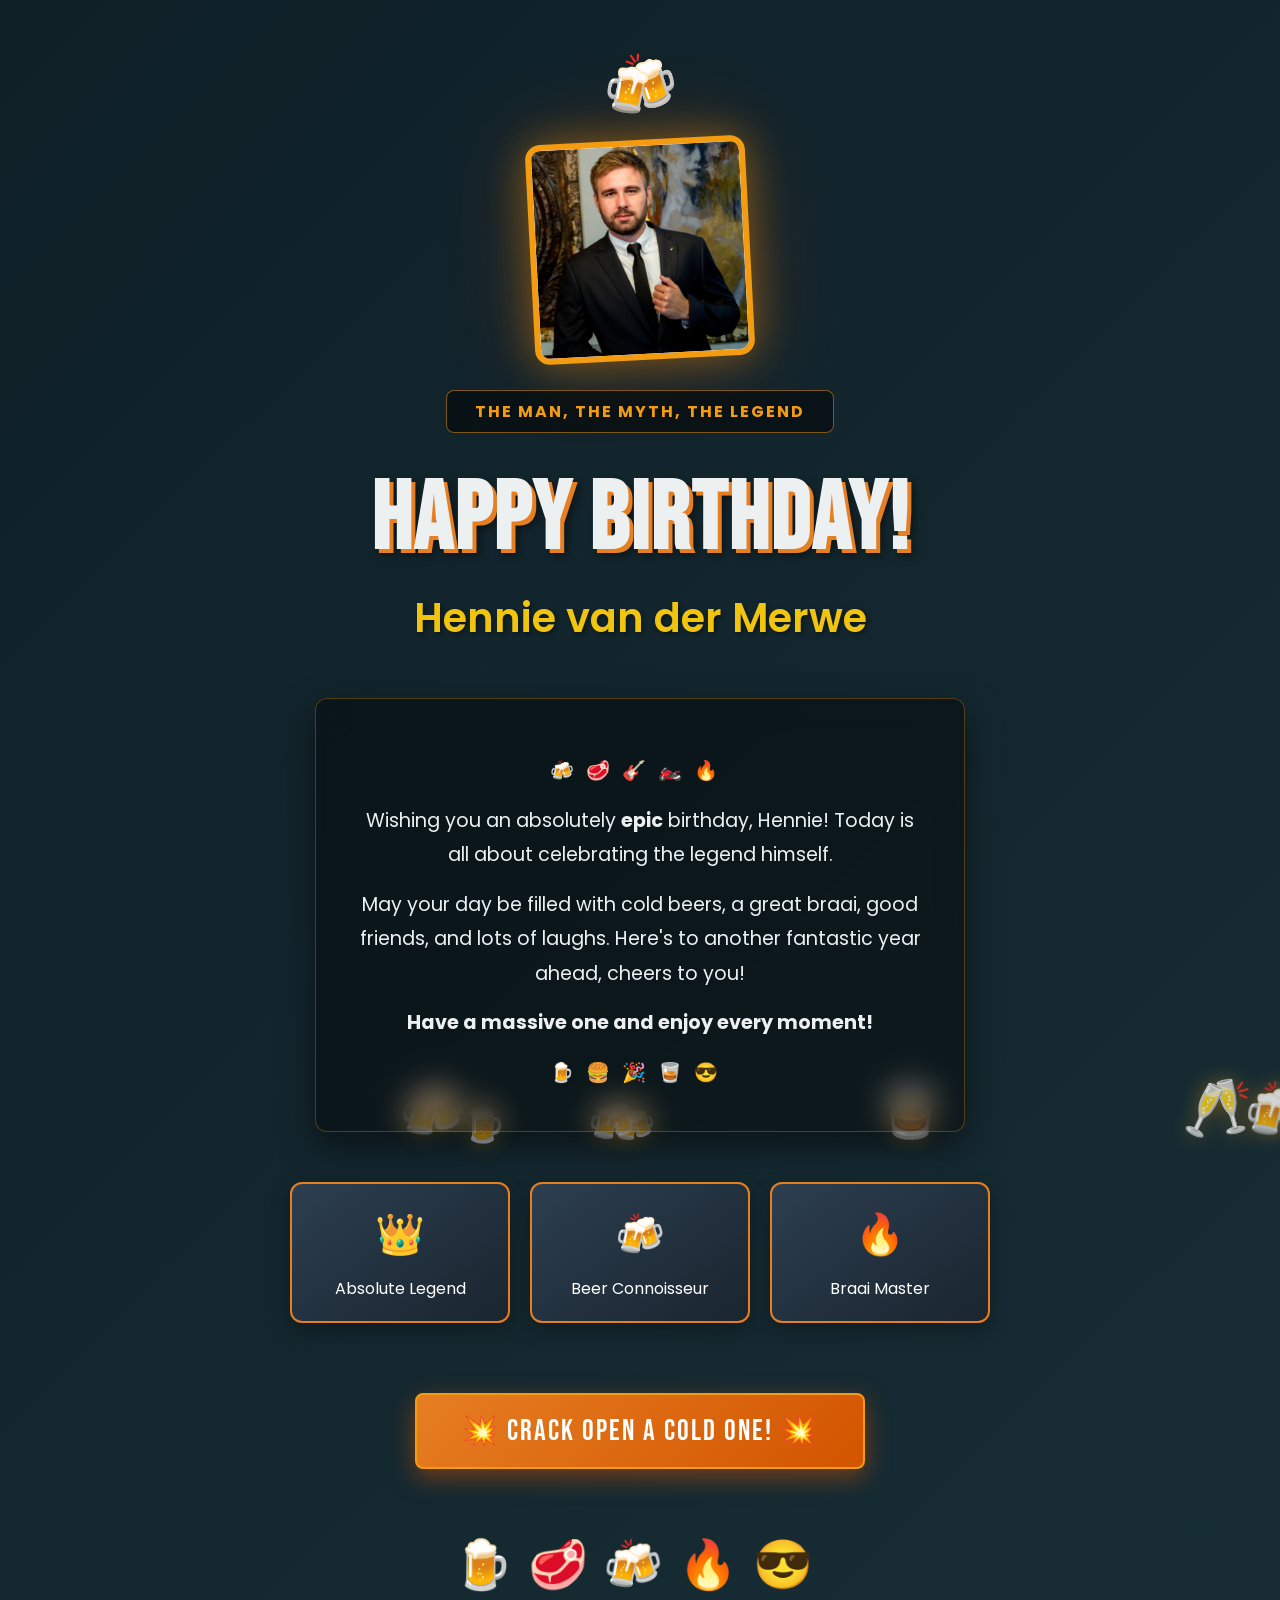
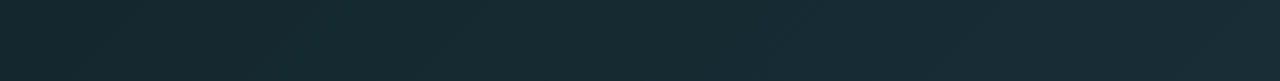
==== Hennie/index.html @ c6c700fb "Add Hennie Birthday" ====
<!DOCTYPE html>
<html lang="en">
<head>
    <meta charset="UTF-8">
    <meta name="viewport" content="width=device-width, initial-scale=1.0">
    <title>Happy Birthday Hennie!</title>
    <style>
        @import url('https://fonts.googleapis.com/css2?family=Bebas+Neue&family=Poppins:wght@400;600;700&display=swap');

        * { margin: 0; padding: 0; box-sizing: border-box; }

        body {
            font-family: 'Poppins', sans-serif;
            background: linear-gradient(135deg, #0f2027, #203a43, #2c5364);
            background-size: 400% 400%;
            animation: gradientShift 8s ease infinite;
            min-height: 100vh;
            overflow-x: hidden;
            position: relative;
            color: #fff;
        }

        @keyframes gradientShift {
            0% { background-position: 0% 50%; }
            50% { background-position: 100% 50%; }
            100% { background-position: 0% 50%; }
        }

        /* Beer Animation */
        .beer-container {
            position: fixed;
            bottom: -150px;
            width: 100%;
            height: 100%;
            pointer-events: none;
            z-index: 0;
        }

        .beer {
            position: absolute;
            bottom: -100px;
            font-size: 40px;
            animation: floatUp ease-in infinite;
            opacity: 0.8;
            filter: drop-shadow(0 0 10px rgba(243, 156, 18, 0.5));
        }

        @keyframes floatUp {
            0% { transform: translateY(0) rotate(-15deg); opacity: 0; }
            10% { opacity: 0.9; }
            90% { opacity: 0.9; }
            100% { transform: translateY(-120vh) rotate(15deg); opacity: 0; }
        }

        .main-content {
            position: relative;
            z-index: 10;
            display: flex;
            flex-direction: column;
            align-items: center;
            padding: 40px 20px;
            min-height: 100vh;
        }

        .cheers {
            font-size: 60px;
            animation: clink 1s ease infinite alternate;
            margin-bottom: -10px;
        }

        @keyframes clink {
            0% { transform: scale(1) rotate(-10deg); }
            100% { transform: scale(1.1) rotate(10deg); }
        }

        .photo-frame {
            width: 220px;
            height: 220px;
            border-radius: 15px;
            border: 6px solid #f39c12;
            box-shadow: 0 0 40px rgba(243, 156, 18, 0.4), 0 0 80px rgba(211, 84, 0, 0.3);
            overflow: hidden;
            margin: 20px 0;
            animation: photoGlow 2s ease-in-out infinite alternate;
            background: #fff;
            transform: rotate(-3deg);
            transition: transform 0.3s ease;
        }
        
        .photo-frame:hover {
            transform: rotate(0deg) scale(1.05);
        }

        .photo-frame img {
            width: 100%;
            height: 100%;
            object-fit: cover;
            object-position: center top;
        }

        @keyframes photoGlow {
            0% { box-shadow: 0 0 30px rgba(243, 156, 18, 0.4); }
            100% { box-shadow: 0 0 60px rgba(243, 156, 18, 0.8), 0 0 90px rgba(211, 84, 0, 0.6); }
        }

        .name-tag {
            background: rgba(0, 0, 0, 0.5);
            backdrop-filter: blur(10px);
            border: 1px solid rgba(243, 156, 18, 0.5);
            border-radius: 8px;
            padding: 8px 28px;
            margin: 10px 0;
            color: #f39c12;
            font-size: 16px;
            font-weight: 700;
            letter-spacing: 2px;
            text-transform: uppercase;
        }

        h1 {
            font-family: 'Bebas Neue', sans-serif;
            font-size: clamp(3rem, 10vw, 6rem);
            color: #ecf0f1;
            text-shadow: 4px 4px 0px #e67e22, 6px 6px 10px rgba(0,0,0,0.5);
            margin: 20px 0 10px;
            text-align: center;
            letter-spacing: 2px;
            animation: titlePop 0.6s ease-out;
        }

        @keyframes titlePop {
            0% { transform: scale(0) translateY(-50px); opacity: 0; }
            60% { transform: scale(1.05) translateY(10px); }
            100% { transform: scale(1) translateY(0); opacity: 1; }
        }

        h2 {
            font-family: 'Poppins', sans-serif;
            font-size: clamp(1.5rem, 4vw, 2.5rem);
            color: #f1c40f;
            text-shadow: 2px 2px 4px rgba(0,0,0,0.4);
            margin-bottom: 30px;
            text-align: center;
            font-weight: 600;
        }

        .message-card {
            background: rgba(0, 0, 0, 0.4);
            backdrop-filter: blur(15px);
            border: 1px solid rgba(243, 156, 18, 0.3);
            border-radius: 12px;
            padding: 40px;
            max-width: 650px;
            width: 90%;
            margin: 20px 0;
            text-align: center;
            box-shadow: 0 15px 35px rgba(0,0,0,0.5);
            animation: cardSlide 0.8s ease-out 0.3s both;
        }

        @keyframes cardSlide {
            0% { transform: translateY(50px); opacity: 0; }
            100% { transform: translateY(0); opacity: 1; }
        }

        .message-card p {
            color: #ecf0f1;
            font-size: 1.2rem;
            line-height: 1.8;
            margin-bottom: 15px;
        }

        .message-card p:last-child {
            margin-bottom: 0;
        }

        .emoji-row {
            font-size: 2.5rem;
            margin: 15px 0;
            letter-spacing: 12px;
        }

        .sparkle-text {
            color: #f39c12;
            font-weight: 700;
            font-size: 1.4rem;
        }

        .fun-facts {
            display: flex;
            gap: 20px;
            flex-wrap: wrap;
            justify-content: center;
            margin: 30px 0;
            max-width: 700px;
            width: 90%;
        }

        .fact-bubble {
            background: linear-gradient(145deg, #2c3e50, #1a252f);
            border: 2px solid #e67e22;
            border-radius: 12px;
            padding: 20px 25px;
            color: #fff;
            font-size: 1rem;
            flex: 1;
            min-width: 180px;
            text-align: center;
            transition: all 0.3s ease;
            box-shadow: 0 8px 20px rgba(0,0,0,0.3);
            animation: bubblePop 0.5s ease-out both;
        }

        .fact-bubble:nth-child(1) { animation-delay: 0.5s; }
        .fact-bubble:nth-child(2) { animation-delay: 0.7s; }
        .fact-bubble:nth-child(3) { animation-delay: 0.9s; }

        .fact-bubble:hover {
            transform: translateY(-10px);
            box-shadow: 0 15px 30px rgba(230, 126, 34, 0.4);
            border-color: #f1c40f;
        }

        .fact-bubble .fact-icon {
            font-size: 2.5rem;
            display: block;
            margin-bottom: 12px;
        }

        @keyframes bubblePop {
            0% { transform: scale(0); opacity: 0; }
            60% { transform: scale(1.1); }
            100% { transform: scale(1); opacity: 1; }
        }

        .wish-button {
            background: linear-gradient(135deg, #e67e22, #d35400);
            border: 2px solid #f39c12;
            border-radius: 8px;
            padding: 18px 45px;
            font-family: 'Bebas Neue', sans-serif;
            font-size: 1.8rem;
            letter-spacing: 2px;
            color: #fff;
            cursor: pointer;
            margin: 40px 0;
            box-shadow: 0 8px 25px rgba(211, 84, 0, 0.5);
            transition: all 0.3s;
            animation: pulse 2s ease-in-out infinite;
            text-transform: uppercase;
        }

        .wish-button:hover {
            transform: scale(1.05) translateY(-5px);
            box-shadow: 0 15px 35px rgba(243, 156, 18, 0.6);
            background: linear-gradient(135deg, #f39c12, #e67e22);
        }

        @keyframes pulse {
            0%, 100% { box-shadow: 0 8px 25px rgba(211, 84, 0, 0.5); }
            50% { box-shadow: 0 8px 45px rgba(243, 156, 18, 0.8); }
        }

        .footer-emojis {
            font-size: 3rem;
            margin: 20px 0 40px;
            letter-spacing: 15px;
        }

        /* Firework Styles */
        .firework {
            position: fixed;
            pointer-events: none;
            z-index: 100;
        }

        .firework-particle {
            position: absolute;
            width: 8px;
            height: 8px;
            border-radius: 50%;
            animation: fireworkBurst 1s ease-out forwards;
        }

        @keyframes fireworkBurst {
            0% { transform: translate(0, 0) scale(1); opacity: 1; }
            100% { opacity: 0; }
        }

        @media (max-width: 480px) {
            .photo-frame { width: 160px; height: 160px; }
            .message-card { padding: 25px; }
            h1 { font-size: 3.5rem; }
            .wish-button { font-size: 1.4rem; padding: 15px 30px; }
        }
    </style>
</head>
<body>
    <div class="beer-container" id="beers"></div>

    <div class="main-content">
        <div class="cheers">🍻</div>

        <div class="photo-frame">
            <img src="Hennie van der Merwe.png" alt="Hennie van der Merwe">
        </div>

        <div class="name-tag">The Man, The Myth, The Legend</div>

        <h1>Happy Birthday!</h1>
        <h2>Hennie van der Merwe</h2>

        <div class="message-card">
            <p class="emoji-row">🍻🥩🎸🏍️🔥</p>
            <p>
                Wishing you an absolutely <strong>epic</strong> birthday, Hennie!
                Today is all about celebrating the legend himself.
            </p>
            <p>
                May your day be filled with cold beers, a great braai, good friends, and lots of laughs. 
                Here's to another fantastic year ahead, cheers to you!
            </p>
            <p class="sparkle-text">
                Have a massive one and enjoy every moment!
            </p>
            <p class="emoji-row">🍺🍔🎉🥃😎</p>
        </div>

        <div class="fun-facts">
            <div class="fact-bubble">
                <span class="fact-icon">👑</span>
                Absolute Legend
            </div>
            <div class="fact-bubble">
                <span class="fact-icon">🍻</span>
                Beer Connoisseur
            </div>
            <div class="fact-bubble">
                <span class="fact-icon">🔥</span>
                Braai Master
            </div>
        </div>

        <button class="wish-button" onclick="launchCelebration()">
            💥 Crack open a cold one! 💥
        </button>

        <div class="footer-emojis">🍺🥩🍻🔥😎</div>
    </div>

    <script>
        const beerContainer = document.getElementById('beers');
        const beerEmojis = ['🍺', '🍻', '🥃', '🍷', '🥂'];
        const fireworkColors = ['#f39c12', '#e67e22', '#d35400', '#f1c40f', '#ecf0f1', '#3498db'];

        function createBeer() {
            const beer = document.createElement('div');
            beer.className = 'beer';
            beer.innerText = beerEmojis[Math.floor(Math.random() * beerEmojis.length)];
            beer.style.left = Math.random() * 100 + '%';
            beer.style.animationDuration = (Math.random() * 5 + 5) + 's';
            beer.style.animationDelay = Math.random() * 2 + 's';
            beer.style.fontSize = (Math.random() * 30 + 30) + 'px';
            beerContainer.appendChild(beer);
            setTimeout(() => beer.remove(), 12000);
        }

        setInterval(createBeer, 600);
        
        for (let i = 0; i < 15; i++) setTimeout(createBeer, i * 300);

        function launchFirework(x, y) {
            const container = document.createElement('div');
            container.className = 'firework';
            container.style.left = x + 'px';
            container.style.top = y + 'px';
            const particleCount = 30;
            
            for (let i = 0; i < particleCount; i++) {
                const p = document.createElement('div');
                p.className = 'firework-particle';
                const angle = (i / particleCount) * 360;
                const distance = Math.random() * 100 + 50;
                const dx = Math.cos(angle * Math.PI / 180) * distance;
                const dy = Math.sin(angle * Math.PI / 180) * distance;
                p.style.backgroundColor = fireworkColors[Math.floor(Math.random() * fireworkColors.length)];
                p.style.setProperty('--dx', dx + 'px');
                p.style.setProperty('--dy', dy + 'px');
                p.style.animation = 'none';
                p.animate([
                    { transform: 'translate(0,0) scale(1)', opacity: 1 },
                    { transform: `translate(${dx}px,${dy}px) scale(0)`, opacity: 0 }
                ], { duration: 1000 + Math.random() * 500, easing: 'cubic-bezier(0.25, 1, 0.5, 1)', fill: 'forwards' });
                container.appendChild(p);
            }
            document.body.appendChild(container);
            setTimeout(() => container.remove(), 1500);
        }

        function launchCelebration() {
            // Extra beers!
            for (let i = 0; i < 30; i++) setTimeout(createBeer, i * 50);
            
            // Fireworks
            const positions = [
                [window.innerWidth * 0.2, window.innerHeight * 0.3],
                [window.innerWidth * 0.5, window.innerHeight * 0.2],
                [window.innerWidth * 0.8, window.innerHeight * 0.3],
                [window.innerWidth * 0.3, window.innerHeight * 0.5],
                [window.innerWidth * 0.7, window.innerHeight * 0.5],
                [window.innerWidth * 0.5, window.innerHeight * 0.6],
                [window.innerWidth * 0.1, window.innerHeight * 0.1],
                [window.innerWidth * 0.9, window.innerHeight * 0.1],
            ];
            
            positions.forEach(([x, y], i) => {
                setTimeout(() => launchFirework(x, y), i * 200 + Math.random() * 200);
            });
        }
    </script>
</body>
</html>
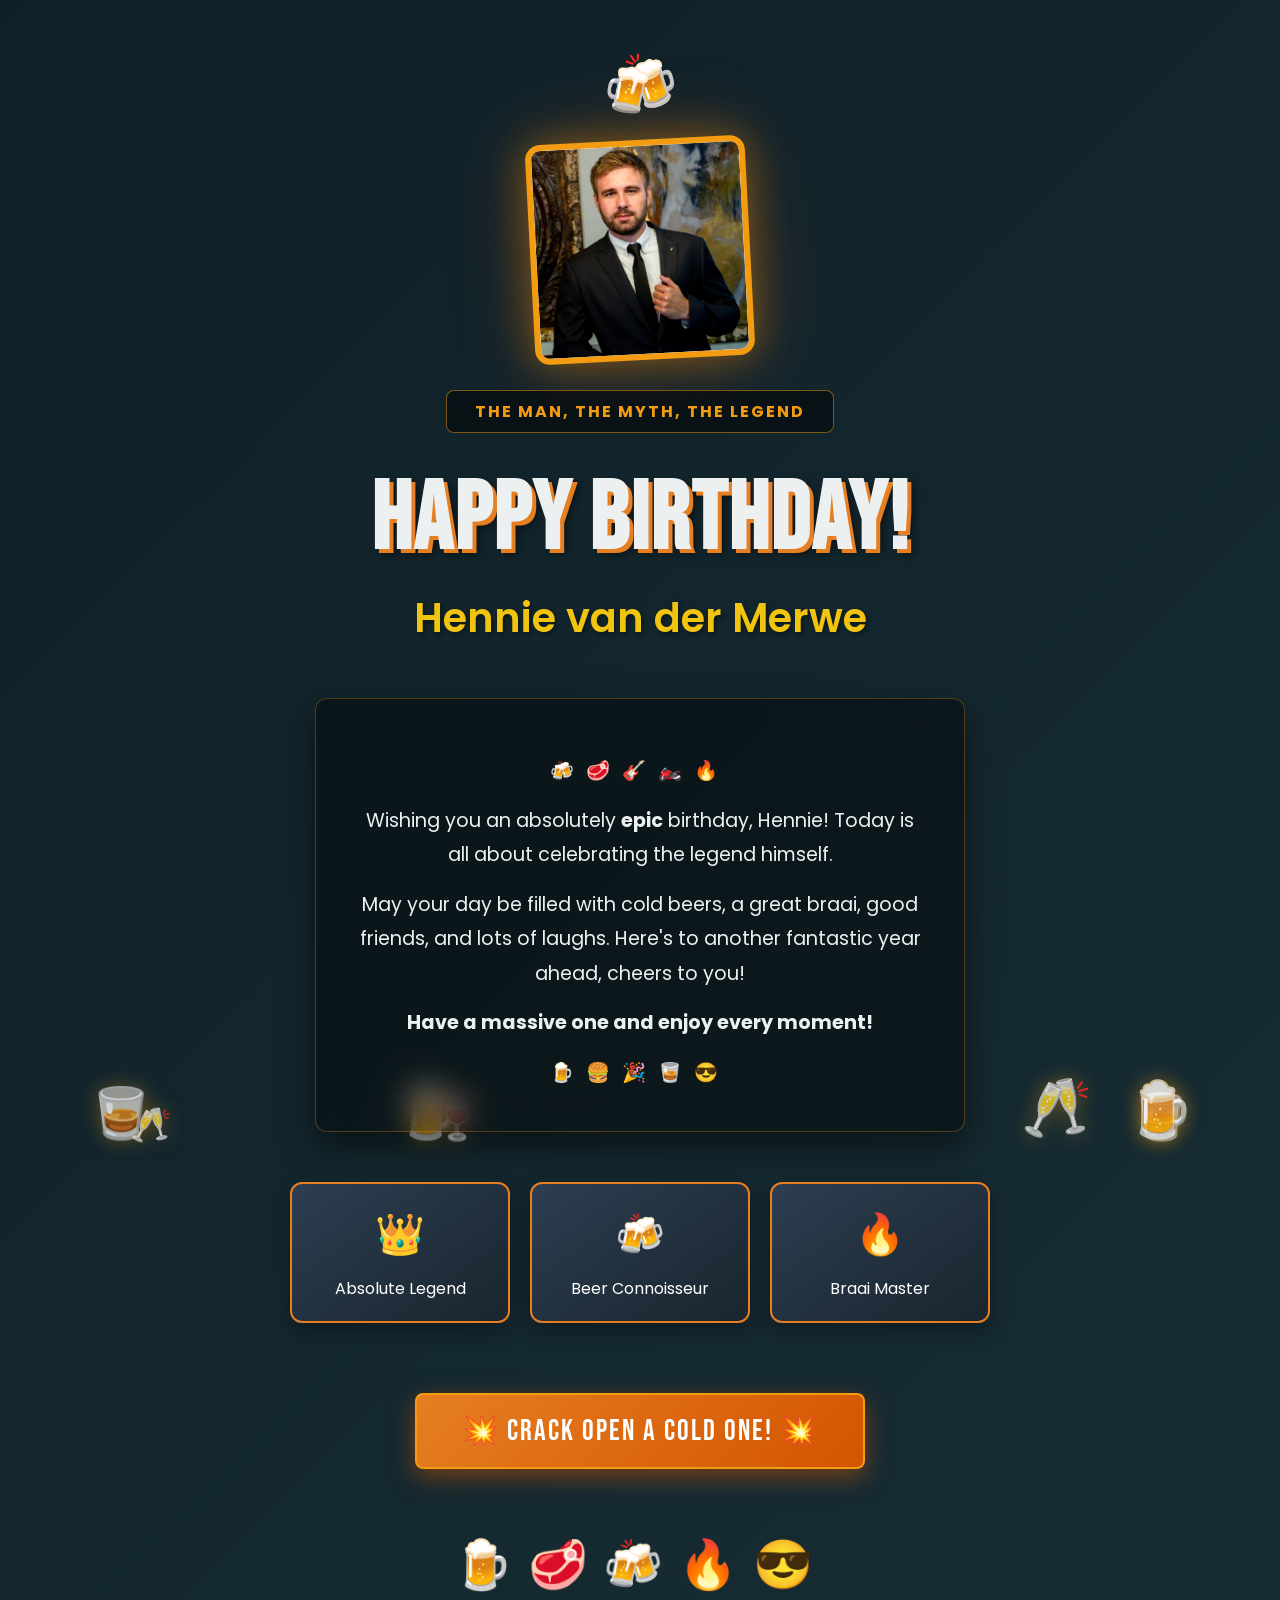
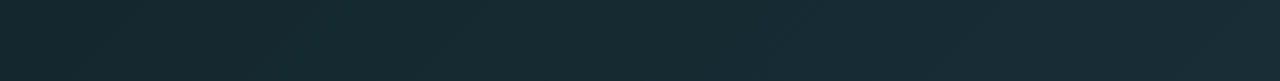
==== commit dde8fd48: "Convert index to birthday lobby landing page Transform the root index.html from an individual birthd" ====
--- a/Hennie/index.html
+++ b/Hennie/index.html
@@ -302,7 +302,7 @@
         <div class="cheers">🍻</div>
 
         <div class="photo-frame">
-            <img src="Hennie van der Merwe.png" alt="Hennie van der Merwe">
+            <img src="Hennie%20van%20der%20Merwe.png" alt="Hennie van der Merwe">
         </div>
 
         <div class="name-tag">The Man, The Myth, The Legend</div>
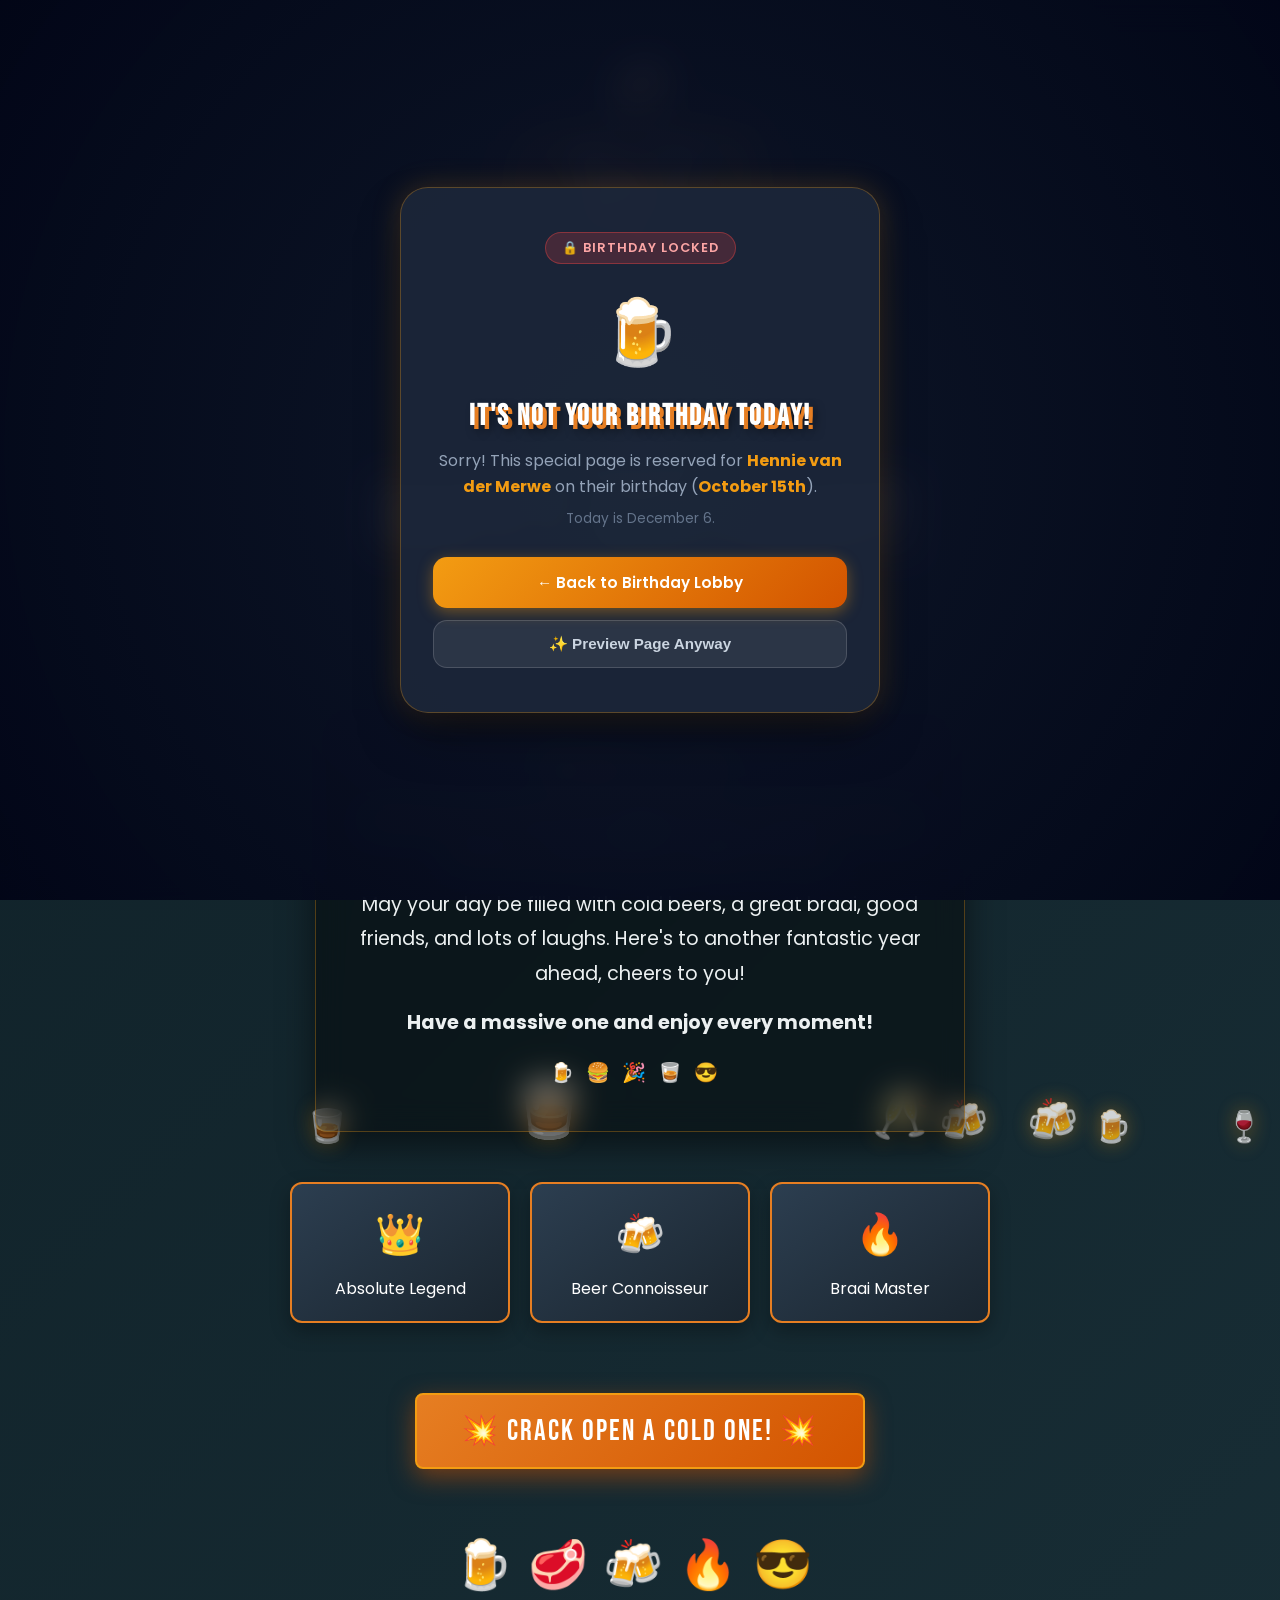
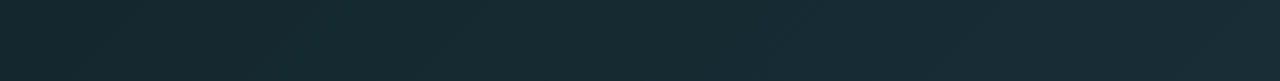
==== commit 2764962c: "Add birthday date-gate and lobby UI updates Add per-page 'date-gate' scripts and overlay styles to b" ====
--- a/Hennie/index.html
+++ b/Hennie/index.html
@@ -4,6 +4,89 @@
     <meta charset="UTF-8">
     <meta name="viewport" content="width=device-width, initial-scale=1.0">
     <title>Happy Birthday Hennie!</title>
+    <!-- Birthday Date Gate Script -->
+    <script>
+        (function() {
+            const targetMonth = 10; // October
+            const targetDay = 15;   // 15th
+            const personName = "Hennie van der Merwe";
+            const birthdayLabel = "October 15th";
+
+            const now = new Date();
+            const currentMonth = now.getMonth() + 1;
+            const currentDay = now.getDate();
+            const urlParams = new URLSearchParams(window.location.search);
+            const isPreview = urlParams.get('preview') === 'true';
+
+            const isTodayBirthday = (currentMonth === targetMonth && currentDay === targetDay);
+
+            if (!isTodayBirthday && !isPreview) {
+                document.addEventListener('DOMContentLoaded', showPoster);
+            }
+
+            function showPoster() {
+                document.body.style.overflow = 'hidden';
+                const poster = document.createElement('div');
+                poster.id = 'not-birthday-poster';
+                poster.innerHTML = `
+                    <div class="poster-card">
+                        <div class="poster-badge">🔒 Birthday Locked</div>
+                        <div class="poster-icon">🍺</div>
+                        <h1>It's Not Your Birthday Today!</h1>
+                        <p class="poster-message">
+                            Sorry! This special page is reserved for <strong>${personName}</strong> on their birthday (<strong>${birthdayLabel}</strong>).
+                        </p>
+                        <p class="poster-date-info">Today is ${now.toLocaleDateString('en-US', { month: 'long', day: 'numeric' })}.</p>
+                        <div class="poster-actions">
+                            <a href="../index.html" class="poster-btn primary-btn">← Back to Birthday Lobby</a>
+                            <button id="preview-btn" class="poster-btn secondary-btn">✨ Preview Page Anyway</button>
+                        </div>
+                    </div>
+                `;
+                document.body.appendChild(poster);
+                document.getElementById('preview-btn').addEventListener('click', function() {
+                    poster.remove();
+                    document.body.style.overflow = '';
+                });
+            }
+        })();
+    </script>
+    <style id="poster-styles">
+        #not-birthday-poster {
+            position: fixed; top: 0; left: 0; width: 100vw; height: 100vh;
+            background: radial-gradient(circle at center, rgba(15, 23, 42, 0.95), rgba(2, 6, 23, 0.98));
+            backdrop-filter: blur(16px); -webkit-backdrop-filter: blur(16px);
+            z-index: 999999; display: flex; align-items: center; justify-content: center;
+            padding: 20px; font-family: 'Poppins', sans-serif; color: #fff;
+        }
+        #not-birthday-poster .poster-card {
+            background: rgba(30, 41, 59, 0.85); border: 1px solid rgba(243, 156, 18, 0.3);
+            box-shadow: 0 25px 50px -12px rgba(0, 0, 0, 0.5), 0 0 30px rgba(243, 156, 18, 0.2);
+            border-radius: 28px; padding: 44px 32px; max-width: 480px; width: 100%; text-align: center;
+            animation: posterPop 0.4s cubic-bezier(0.175, 0.885, 0.32, 1.275);
+        }
+        @keyframes posterPop { 0% { transform: scale(0.85); opacity: 0; } 100% { transform: scale(1); opacity: 1; } }
+        #not-birthday-poster .poster-badge {
+            display: inline-block; background: rgba(239, 68, 68, 0.2); border: 1px solid rgba(239, 68, 68, 0.4);
+            color: #fca5a5; font-size: 0.8rem; font-weight: 600; padding: 6px 16px; border-radius: 20px;
+            margin-bottom: 20px; text-transform: uppercase; letter-spacing: 1px;
+        }
+        #not-birthday-poster .poster-icon { font-size: 4rem; margin-bottom: 16px; animation: floatBalloon 3s ease-in-out infinite; }
+        @keyframes floatBalloon { 0%, 100% { transform: translateY(0); } 50% { transform: translateY(-10px); } }
+        #not-birthday-poster h1 { font-size: 1.8rem; font-weight: 700; margin-bottom: 14px; color: #fff; }
+        #not-birthday-poster .poster-message { font-size: 1rem; color: #94a3b8; line-height: 1.6; margin-bottom: 10px; }
+        #not-birthday-poster .poster-message strong { color: #f39c12; }
+        #not-birthday-poster .poster-date-info { font-size: 0.85rem; color: #64748b; margin-bottom: 28px; }
+        #not-birthday-poster .poster-actions { display: flex; flex-direction: column; gap: 12px; }
+        #not-birthday-poster .poster-btn {
+            display: inline-flex; align-items: center; justify-content: center; padding: 14px 24px;
+            border-radius: 14px; font-weight: 600; font-size: 0.95rem; text-decoration: none; cursor: pointer; transition: all 0.25s ease; border: none;
+        }
+        #not-birthday-poster .primary-btn { background: linear-gradient(135deg, #f39c12, #d35400); color: #fff; box-shadow: 0 4px 15px rgba(243, 156, 18, 0.4); }
+        #not-birthday-poster .primary-btn:hover { transform: translateY(-2px); box-shadow: 0 8px 25px rgba(243, 156, 18, 0.6); }
+        #not-birthday-poster .secondary-btn { background: rgba(255, 255, 255, 0.08); color: #cbd5e1; border: 1px solid rgba(255, 255, 255, 0.15); }
+        #not-birthday-poster .secondary-btn:hover { background: rgba(255, 255, 255, 0.15); color: #fff; }
+    </style>
     <style>
         @import url('https://fonts.googleapis.com/css2?family=Bebas+Neue&family=Poppins:wght@400;600;700&display=swap');
 
